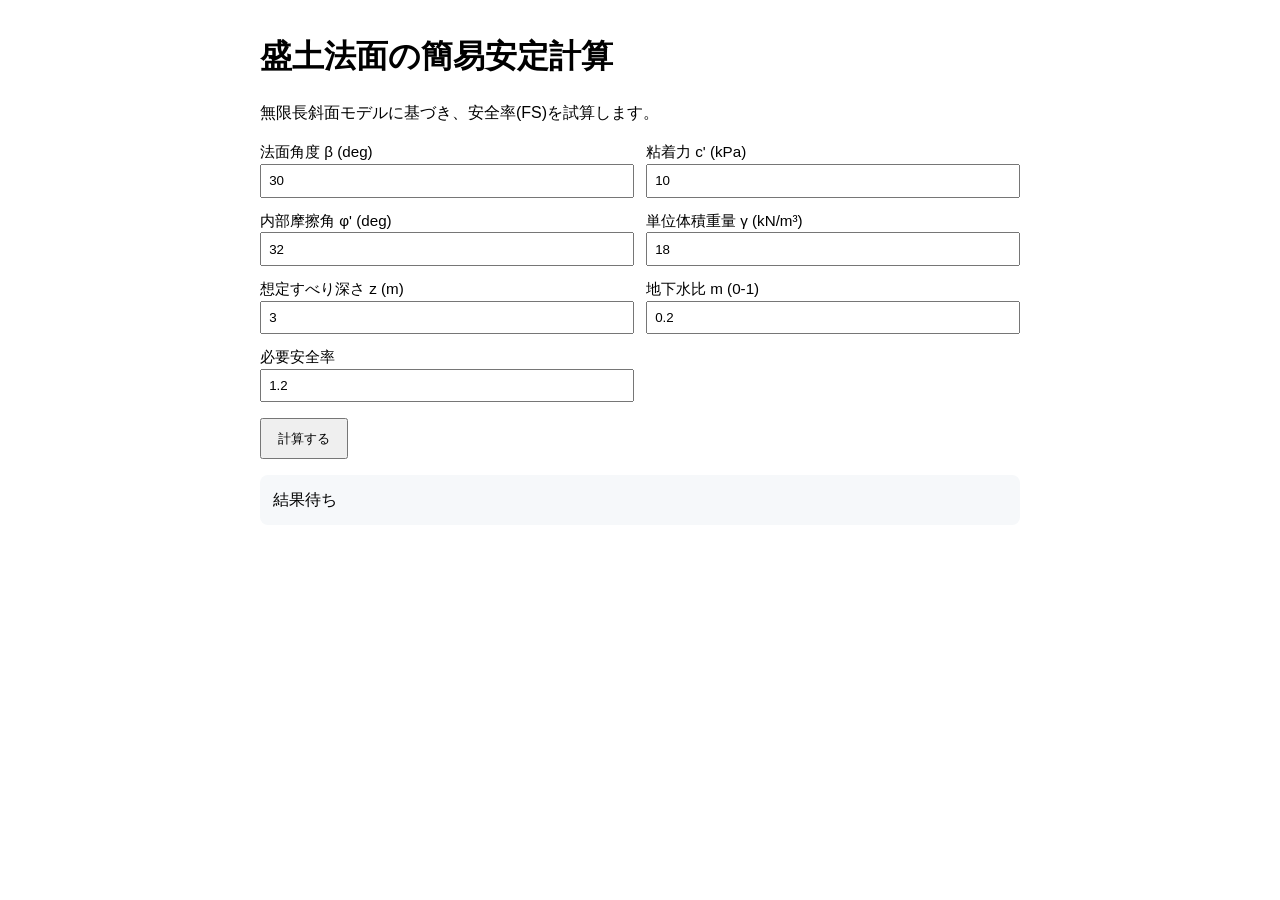
==== web/index.html @ 766dd037 "feat: add embankment slope stability web calculator with tests" ====
<!doctype html>
<html lang="ja">
  <head>
    <meta charset="UTF-8" />
    <meta name="viewport" content="width=device-width, initial-scale=1.0" />
    <title>盛土法面 安定計算</title>
    <style>
      body { font-family: sans-serif; max-width: 760px; margin: 2rem auto; line-height: 1.5; }
      .grid { display: grid; grid-template-columns: 1fr 1fr; gap: 12px; }
      label { display: block; font-size: 0.95rem; }
      input { width: 100%; padding: 0.45rem; box-sizing: border-box; }
      button { margin-top: 1rem; padding: 0.6rem 1rem; }
      #result { margin-top: 1rem; padding: 0.8rem; background: #f6f8fa; border-radius: 8px; }
    </style>
  </head>
  <body>
    <h1>盛土法面の簡易安定計算</h1>
    <p>無限長斜面モデルに基づき、安全率(FS)を試算します。</p>

    <form id="calc-form" class="grid">
      <label>法面角度 β (deg)<input name="slope_angle_deg" type="number" step="0.1" value="30" required /></label>
      <label>粘着力 c' (kPa)<input name="cohesion_kpa" type="number" step="0.1" value="10" required /></label>
      <label>内部摩擦角 φ' (deg)<input name="friction_angle_deg" type="number" step="0.1" value="32" required /></label>
      <label>単位体積重量 γ (kN/m³)<input name="unit_weight_kn_m3" type="number" step="0.1" value="18" required /></label>
      <label>想定すべり深さ z (m)<input name="failure_depth_m" type="number" step="0.1" value="3" required /></label>
      <label>地下水比 m (0-1)<input name="groundwater_ratio" type="number" step="0.01" min="0" max="1" value="0.2" required /></label>
      <label>必要安全率<input name="required_fs" type="number" step="0.01" value="1.2" required /></label>
    </form>

    <button id="calc">計算する</button>
    <div id="result">結果待ち</div>

    <script src="./stability.js"></script>
  </body>
</html>
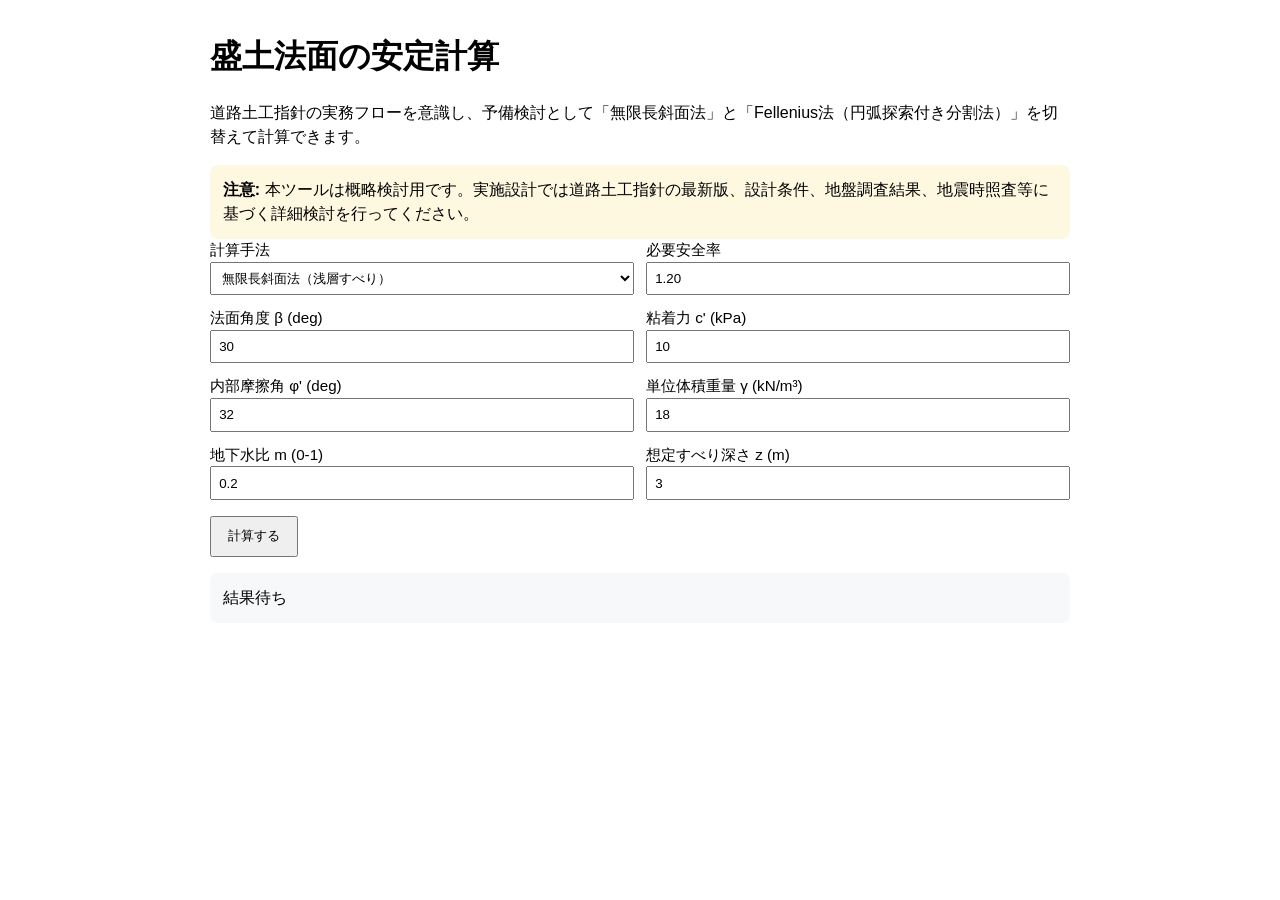
==== commit d33b51ba: "Refine Fellenius calculation with slip-circle search" ====
--- a/web/index.html
+++ b/web/index.html
@@ -5,26 +5,48 @@
     <meta name="viewport" content="width=device-width, initial-scale=1.0" />
     <title>盛土法面 安定計算</title>
     <style>
-      body { font-family: sans-serif; max-width: 760px; margin: 2rem auto; line-height: 1.5; }
+      body { font-family: sans-serif; max-width: 860px; margin: 2rem auto; line-height: 1.5; }
       .grid { display: grid; grid-template-columns: 1fr 1fr; gap: 12px; }
       label { display: block; font-size: 0.95rem; }
-      input { width: 100%; padding: 0.45rem; box-sizing: border-box; }
+      input, select { width: 100%; padding: 0.45rem; box-sizing: border-box; }
       button { margin-top: 1rem; padding: 0.6rem 1rem; }
-      #result { margin-top: 1rem; padding: 0.8rem; background: #f6f8fa; border-radius: 8px; }
+      #result, .note { margin-top: 1rem; padding: 0.8rem; background: #f6f8fa; border-radius: 8px; }
+      .note { background: #fff8e1; }
     </style>
   </head>
   <body>
-    <h1>盛土法面の簡易安定計算</h1>
-    <p>無限長斜面モデルに基づき、安全率(FS)を試算します。</p>
+    <h1>盛土法面の安定計算</h1>
+    <p>道路土工指針の実務フローを意識し、予備検討として「無限長斜面法」と「Fellenius法（円弧探索付き分割法）」を切替えて計算できます。</p>
+
+    <div class="note">
+      <strong>注意:</strong> 本ツールは概略検討用です。実施設計では道路土工指針の最新版、設計条件、地盤調査結果、地震時照査等に基づく詳細検討を行ってください。
+    </div>
 
     <form id="calc-form" class="grid">
+      <label>
+        計算手法
+        <select id="method">
+          <option value="infinite_slope">無限長斜面法（浅層すべり）</option>
+          <option value="fellenius">Fellenius法（円弧すべり・分割法）</option>
+        </select>
+      </label>
+      <label>必要安全率<input name="required_fs" type="number" step="0.01" value="1.20" required /></label>
+
       <label>法面角度 β (deg)<input name="slope_angle_deg" type="number" step="0.1" value="30" required /></label>
       <label>粘着力 c' (kPa)<input name="cohesion_kpa" type="number" step="0.1" value="10" required /></label>
       <label>内部摩擦角 φ' (deg)<input name="friction_angle_deg" type="number" step="0.1" value="32" required /></label>
       <label>単位体積重量 γ (kN/m³)<input name="unit_weight_kn_m3" type="number" step="0.1" value="18" required /></label>
-      <label>想定すべり深さ z (m)<input name="failure_depth_m" type="number" step="0.1" value="3" required /></label>
       <label>地下水比 m (0-1)<input name="groundwater_ratio" type="number" step="0.01" min="0" max="1" value="0.2" required /></label>
-      <label>必要安全率<input name="required_fs" type="number" step="0.01" value="1.2" required /></label>
+
+      <div id="infinite-fields" style="display: contents;">
+        <label>想定すべり深さ z (m)<input name="failure_depth_m" type="number" step="0.1" value="3" required /></label>
+      </div>
+
+      <div id="fellenius-fields" style="display: none;">
+        <label>法面高さ H (m)<input name="slope_height_m" type="number" step="0.1" value="12" required /></label>
+        <label>分割数 n (>=8)<input name="slices" type="number" step="1" min="8" value="16" required /></label>
+        <label>円弧探索数 (>=10)<input name="search_steps" type="number" step="1" min="10" value="36" required /></label>
+      </div>
     </form>
 
     <button id="calc">計算する</button>
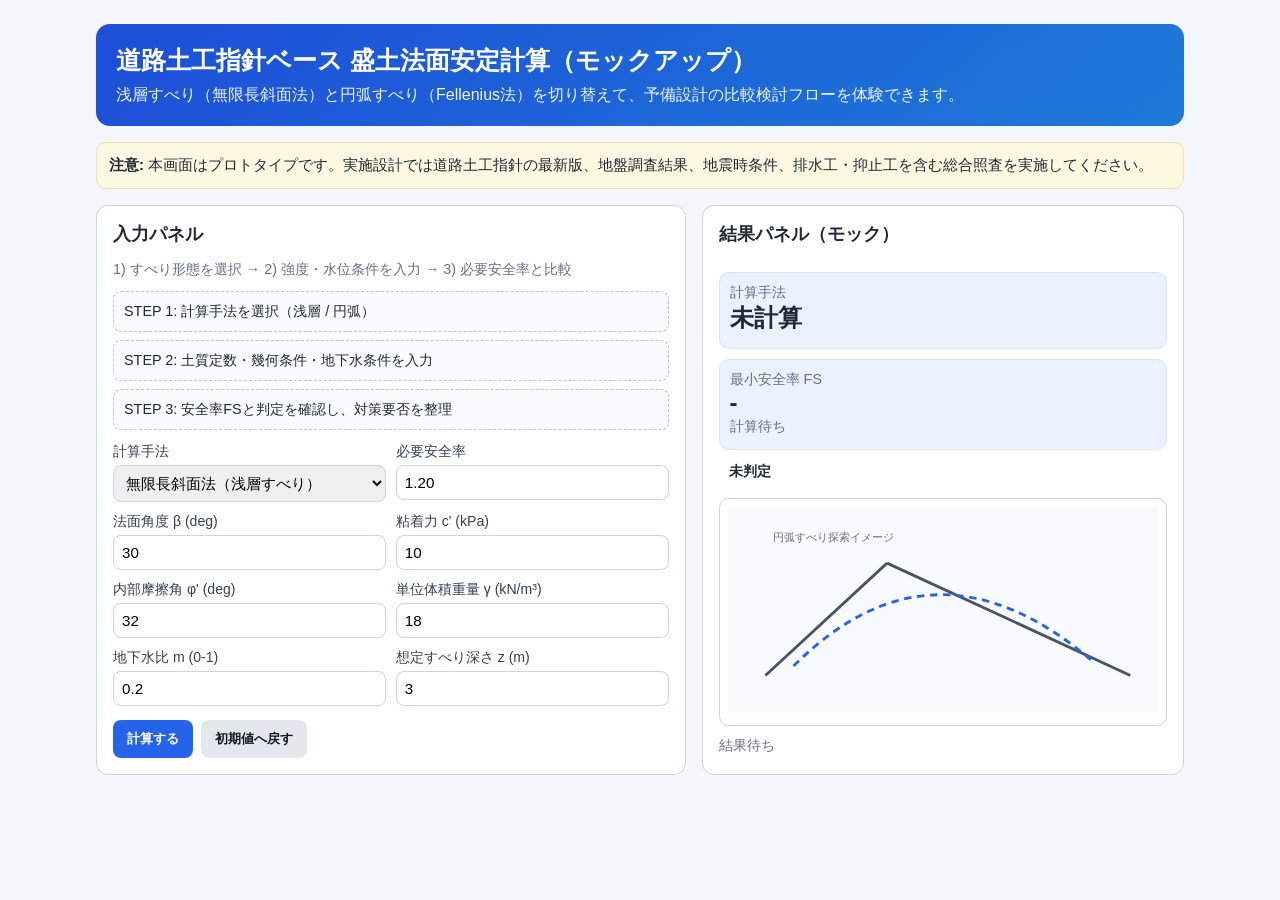
==== commit 541b2b58: "Add mockup-style UI for embankment slope stability app" ====
--- a/web/index.html
+++ b/web/index.html
@@ -3,54 +3,271 @@
   <head>
     <meta charset="UTF-8" />
     <meta name="viewport" content="width=device-width, initial-scale=1.0" />
-    <title>盛土法面 安定計算</title>
+    <title>道路土工指針ベース 盛土法面安定計算モックアップ</title>
     <style>
-      body { font-family: sans-serif; max-width: 860px; margin: 2rem auto; line-height: 1.5; }
-      .grid { display: grid; grid-template-columns: 1fr 1fr; gap: 12px; }
-      label { display: block; font-size: 0.95rem; }
-      input, select { width: 100%; padding: 0.45rem; box-sizing: border-box; }
-      button { margin-top: 1rem; padding: 0.6rem 1rem; }
-      #result, .note { margin-top: 1rem; padding: 0.8rem; background: #f6f8fa; border-radius: 8px; }
-      .note { background: #fff8e1; }
+      :root {
+        --bg: #f3f6fb;
+        --card: #ffffff;
+        --text: #1f2937;
+        --muted: #667085;
+        --line: #d0d5dd;
+        --accent: #2563eb;
+        --accent-soft: #eaf1ff;
+        --ok: #027a48;
+        --ng: #b42318;
+      }
+
+      * { box-sizing: border-box; }
+
+      body {
+        margin: 0;
+        font-family: "Segoe UI", "Hiragino Kaku Gothic ProN", "Yu Gothic", sans-serif;
+        color: var(--text);
+        background: var(--bg);
+      }
+
+      .container {
+        max-width: 1120px;
+        margin: 0 auto;
+        padding: 24px 16px 40px;
+      }
+
+      .hero {
+        background: linear-gradient(140deg, #1d4ed8, #1d7ad8);
+        color: #fff;
+        border-radius: 14px;
+        padding: 20px;
+        margin-bottom: 16px;
+      }
+
+      .hero h1 {
+        margin: 0 0 8px;
+        font-size: 1.55rem;
+      }
+
+      .hero p {
+        margin: 0;
+        opacity: 0.95;
+      }
+
+      .note {
+        background: #fff8e1;
+        border: 1px solid #f6ddb3;
+        border-radius: 10px;
+        padding: 12px;
+        margin: 0 0 16px;
+        font-size: 0.95rem;
+      }
+
+      .layout {
+        display: grid;
+        grid-template-columns: 1.1fr 0.9fr;
+        gap: 16px;
+      }
+
+      .card {
+        background: var(--card);
+        border: 1px solid var(--line);
+        border-radius: 12px;
+        padding: 16px;
+      }
+
+      .card h2 {
+        margin: 0 0 12px;
+        font-size: 1.1rem;
+      }
+
+      .subtitle {
+        font-size: 0.9rem;
+        color: var(--muted);
+        margin-bottom: 12px;
+      }
+
+      .grid {
+        display: grid;
+        grid-template-columns: 1fr 1fr;
+        gap: 10px;
+      }
+
+      label {
+        display: block;
+        font-size: 0.88rem;
+        color: #344054;
+      }
+
+      input, select {
+        width: 100%;
+        margin-top: 4px;
+        padding: 8px;
+        border: 1px solid #cdd5df;
+        border-radius: 8px;
+        font-size: 0.95rem;
+      }
+
+      .workflow {
+        display: grid;
+        gap: 8px;
+        margin-bottom: 12px;
+      }
+
+      .step {
+        border: 1px dashed #b9c4d6;
+        border-radius: 8px;
+        background: #f9fbff;
+        padding: 10px;
+        font-size: 0.9rem;
+      }
+
+      .actions {
+        display: flex;
+        gap: 8px;
+        margin-top: 14px;
+      }
+
+      button {
+        border: 0;
+        border-radius: 8px;
+        padding: 10px 14px;
+        cursor: pointer;
+        font-weight: 600;
+      }
+
+      #calc { background: var(--accent); color: #fff; }
+      #reset { background: #e4e7ec; color: #111827; }
+
+      .result-board {
+        display: grid;
+        gap: 10px;
+      }
+
+      .kpi {
+        background: var(--accent-soft);
+        border: 1px solid #d6e4ff;
+        border-radius: 10px;
+        padding: 10px;
+      }
+
+      .kpi strong {
+        font-size: 1.5rem;
+      }
+
+      .status-chip {
+        display: inline-block;
+        padding: 3px 10px;
+        border-radius: 999px;
+        font-size: 0.85rem;
+        font-weight: 700;
+      }
+
+      .status-ok { background: #e7f8ee; color: var(--ok); }
+      .status-ng { background: #fdecec; color: var(--ng); }
+
+      .mock-plot {
+        border: 1px solid #d0d5dd;
+        border-radius: 10px;
+        padding: 8px;
+      }
+
+      .mock-plot svg {
+        width: 100%;
+        height: auto;
+        display: block;
+      }
+
+      .muted { color: var(--muted); font-size: 0.9rem; }
+
+      @media (max-width: 900px) {
+        .layout { grid-template-columns: 1fr; }
+        .grid { grid-template-columns: 1fr; }
+      }
     </style>
   </head>
   <body>
-    <h1>盛土法面の安定計算</h1>
-    <p>道路土工指針の実務フローを意識し、予備検討として「無限長斜面法」と「Fellenius法（円弧探索付き分割法）」を切替えて計算できます。</p>
-
-    <div class="note">
-      <strong>注意:</strong> 本ツールは概略検討用です。実施設計では道路土工指針の最新版、設計条件、地盤調査結果、地震時照査等に基づく詳細検討を行ってください。
+    <div class="container">
+      <header class="hero">
+        <h1>道路土工指針ベース 盛土法面安定計算（モックアップ）</h1>
+        <p>浅層すべり（無限長斜面法）と円弧すべり（Fellenius法）を切り替えて、予備設計の比較検討フローを体験できます。</p>
+      </header>
+
+      <p class="note">
+        <strong>注意:</strong> 本画面はプロトタイプです。実施設計では道路土工指針の最新版、地盤調査結果、地震時条件、排水工・抑止工を含む総合照査を実施してください。
+      </p>
+
+      <main class="layout">
+        <section class="card">
+          <h2>入力パネル</h2>
+          <p class="subtitle">1) すべり形態を選択 → 2) 強度・水位条件を入力 → 3) 必要安全率と比較</p>
+
+          <div class="workflow">
+            <div class="step">STEP 1: 計算手法を選択（浅層 / 円弧）</div>
+            <div class="step">STEP 2: 土質定数・幾何条件・地下水条件を入力</div>
+            <div class="step">STEP 3: 安全率FSと判定を確認し、対策要否を整理</div>
+          </div>
+
+          <form id="calc-form" class="grid">
+            <label>
+              計算手法
+              <select id="method" name="method">
+                <option value="infinite_slope">無限長斜面法（浅層すべり）</option>
+                <option value="fellenius">Fellenius法（円弧すべり・分割法）</option>
+              </select>
+            </label>
+            <label>必要安全率<input name="required_fs" type="number" step="0.01" value="1.20" required /></label>
+
+            <label>法面角度 β (deg)<input name="slope_angle_deg" type="number" step="0.1" value="30" required /></label>
+            <label>粘着力 c' (kPa)<input name="cohesion_kpa" type="number" step="0.1" value="10" required /></label>
+            <label>内部摩擦角 φ' (deg)<input name="friction_angle_deg" type="number" step="0.1" value="32" required /></label>
+            <label>単位体積重量 γ (kN/m³)<input name="unit_weight_kn_m3" type="number" step="0.1" value="18" required /></label>
+            <label>地下水比 m (0-1)<input name="groundwater_ratio" type="number" step="0.01" min="0" max="1" value="0.2" required /></label>
+
+            <div id="infinite-fields" style="display: contents;">
+              <label>想定すべり深さ z (m)<input name="failure_depth_m" type="number" step="0.1" value="3" required /></label>
+            </div>
+
+            <div id="fellenius-fields" style="display: none;">
+              <label>法面高さ H (m)<input name="slope_height_m" type="number" step="0.1" value="12" required /></label>
+              <label>分割数 n (>=8)<input name="slices" type="number" step="1" min="8" value="16" required /></label>
+              <label>円弧探索数 (>=10)<input name="search_steps" type="number" step="1" min="10" value="36" required /></label>
+            </div>
+          </form>
+
+          <div class="actions">
+            <button id="calc" type="button">計算する</button>
+            <button id="reset" type="button">初期値へ戻す</button>
+          </div>
+        </section>
+
+        <section class="card result-board">
+          <h2>結果パネル（モック）</h2>
+          <div class="kpi">
+            <div class="muted">計算手法</div>
+            <div id="method-label"><strong>未計算</strong></div>
+          </div>
+
+          <div class="kpi">
+            <div class="muted">最小安全率 FS</div>
+            <div><strong id="fs-value">-</strong></div>
+            <div id="judge-text" class="muted">計算待ち</div>
+          </div>
+
+          <div>
+            <span id="status-chip" class="status-chip">未判定</span>
+          </div>
+
+          <div class="mock-plot" aria-label="法面・すべり円のイメージ表示">
+            <svg viewBox="0 0 460 220" role="img">
+              <rect x="0" y="0" width="460" height="220" fill="#f9fafb" />
+              <line x1="40" y1="180" x2="170" y2="60" stroke="#475467" stroke-width="3" />
+              <line x1="170" y1="60" x2="430" y2="180" stroke="#475467" stroke-width="3" />
+              <path d="M 70 170 Q 220 20 390 165" fill="none" stroke="#2563eb" stroke-width="3" stroke-dasharray="8 6" />
+              <text x="48" y="36" fill="#667085" font-size="12">円弧すべり探索イメージ</text>
+            </svg>
+          </div>
+
+          <div id="result" class="muted">結果待ち</div>
+        </section>
+      </main>
     </div>
-
-    <form id="calc-form" class="grid">
-      <label>
-        計算手法
-        <select id="method">
-          <option value="infinite_slope">無限長斜面法（浅層すべり）</option>
-          <option value="fellenius">Fellenius法（円弧すべり・分割法）</option>
-        </select>
-      </label>
-      <label>必要安全率<input name="required_fs" type="number" step="0.01" value="1.20" required /></label>
-
-      <label>法面角度 β (deg)<input name="slope_angle_deg" type="number" step="0.1" value="30" required /></label>
-      <label>粘着力 c' (kPa)<input name="cohesion_kpa" type="number" step="0.1" value="10" required /></label>
-      <label>内部摩擦角 φ' (deg)<input name="friction_angle_deg" type="number" step="0.1" value="32" required /></label>
-      <label>単位体積重量 γ (kN/m³)<input name="unit_weight_kn_m3" type="number" step="0.1" value="18" required /></label>
-      <label>地下水比 m (0-1)<input name="groundwater_ratio" type="number" step="0.01" min="0" max="1" value="0.2" required /></label>
-
-      <div id="infinite-fields" style="display: contents;">
-        <label>想定すべり深さ z (m)<input name="failure_depth_m" type="number" step="0.1" value="3" required /></label>
-      </div>
-
-      <div id="fellenius-fields" style="display: none;">
-        <label>法面高さ H (m)<input name="slope_height_m" type="number" step="0.1" value="12" required /></label>
-        <label>分割数 n (>=8)<input name="slices" type="number" step="1" min="8" value="16" required /></label>
-        <label>円弧探索数 (>=10)<input name="search_steps" type="number" step="1" min="10" value="36" required /></label>
-      </div>
-    </form>
-
-    <button id="calc">計算する</button>
-    <div id="result">結果待ち</div>
 
     <script src="./stability.js"></script>
   </body>
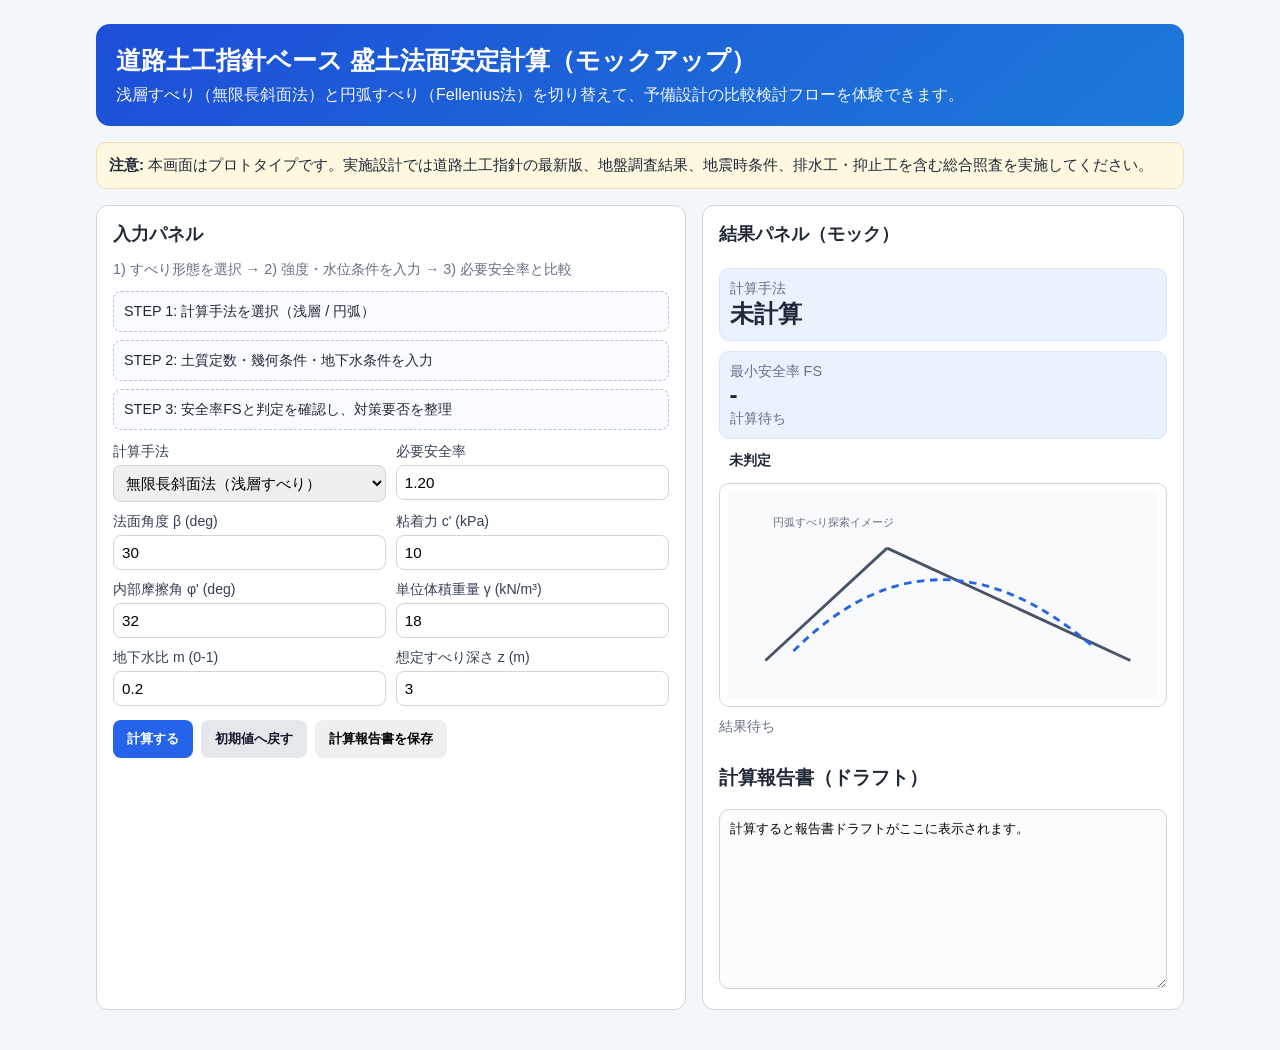
==== commit 85c228f2: "Add draft calculation report export to web app" ====
--- a/web/index.html
+++ b/web/index.html
@@ -176,6 +176,17 @@
 
       .muted { color: var(--muted); font-size: 0.9rem; }
 
+      .report-box {
+        width: 100%;
+        min-height: 180px;
+        border: 1px solid #cdd5df;
+        border-radius: 10px;
+        padding: 10px;
+        font-family: ui-monospace, SFMono-Regular, Menlo, Monaco, Consolas, "Liberation Mono", "Courier New", monospace;
+        font-size: 0.82rem;
+        background: #fcfcfd;
+      }
+
       @media (max-width: 900px) {
         .layout { grid-template-columns: 1fr; }
         .grid { grid-template-columns: 1fr; }
@@ -234,6 +245,7 @@
           <div class="actions">
             <button id="calc" type="button">計算する</button>
             <button id="reset" type="button">初期値へ戻す</button>
+            <button id="download-report" type="button">計算報告書を保存</button>
           </div>
         </section>
 
@@ -265,6 +277,11 @@
           </div>
 
           <div id="result" class="muted">結果待ち</div>
+
+          <div>
+            <h3>計算報告書（ドラフト）</h3>
+            <textarea id="report-text" class="report-box" readonly>計算すると報告書ドラフトがここに表示されます。</textarea>
+          </div>
         </section>
       </main>
     </div>
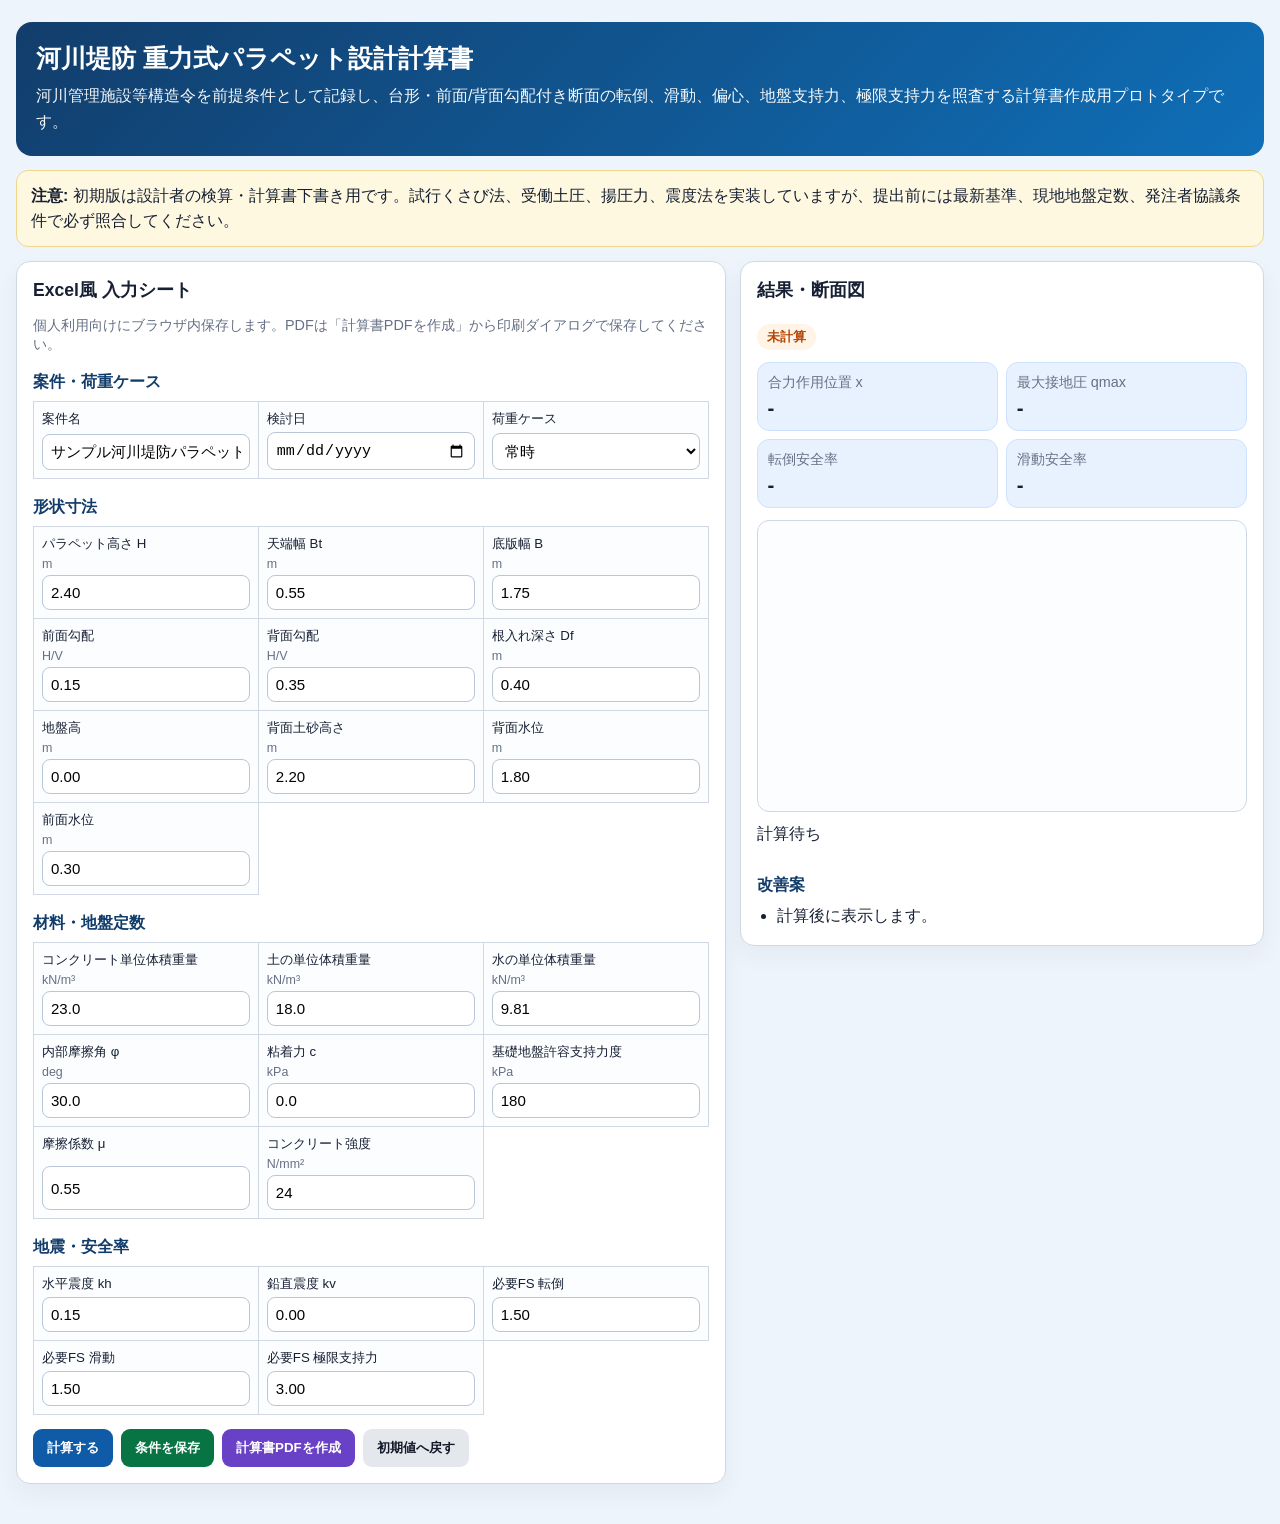
==== commit 4008e274: "Add standalone parapet app file" ====
--- a/web/index.html
+++ b/web/index.html
@@ -3,289 +3,161 @@
   <head>
     <meta charset="UTF-8" />
     <meta name="viewport" content="width=device-width, initial-scale=1.0" />
-    <title>道路土工指針ベース 盛土法面安定計算モックアップ</title>
+    <title>河川堤防 重力式パラペット設計計算書</title>
     <style>
       :root {
-        --bg: #f3f6fb;
+        --bg: #eef4fb;
         --card: #ffffff;
-        --text: #1f2937;
+        --text: #172033;
         --muted: #667085;
-        --line: #d0d5dd;
-        --accent: #2563eb;
-        --accent-soft: #eaf1ff;
+        --line: #cfd8e3;
+        --accent: #0f5ba7;
+        --accent-soft: #e8f2ff;
         --ok: #027a48;
         --ng: #b42318;
+        --warn: #b54708;
       }
-
       * { box-sizing: border-box; }
-
-      body {
-        margin: 0;
-        font-family: "Segoe UI", "Hiragino Kaku Gothic ProN", "Yu Gothic", sans-serif;
-        color: var(--text);
-        background: var(--bg);
-      }
-
-      .container {
-        max-width: 1120px;
-        margin: 0 auto;
-        padding: 24px 16px 40px;
-      }
-
-      .hero {
-        background: linear-gradient(140deg, #1d4ed8, #1d7ad8);
-        color: #fff;
-        border-radius: 14px;
-        padding: 20px;
-        margin-bottom: 16px;
-      }
-
-      .hero h1 {
-        margin: 0 0 8px;
-        font-size: 1.55rem;
-      }
-
-      .hero p {
-        margin: 0;
-        opacity: 0.95;
-      }
-
-      .note {
-        background: #fff8e1;
-        border: 1px solid #f6ddb3;
-        border-radius: 10px;
-        padding: 12px;
-        margin: 0 0 16px;
-        font-size: 0.95rem;
-      }
-
-      .layout {
-        display: grid;
-        grid-template-columns: 1.1fr 0.9fr;
-        gap: 16px;
-      }
-
-      .card {
-        background: var(--card);
-        border: 1px solid var(--line);
-        border-radius: 12px;
-        padding: 16px;
-      }
-
-      .card h2 {
-        margin: 0 0 12px;
-        font-size: 1.1rem;
-      }
-
-      .subtitle {
-        font-size: 0.9rem;
-        color: var(--muted);
-        margin-bottom: 12px;
-      }
-
-      .grid {
-        display: grid;
-        grid-template-columns: 1fr 1fr;
-        gap: 10px;
-      }
-
-      label {
-        display: block;
-        font-size: 0.88rem;
-        color: #344054;
-      }
-
-      input, select {
-        width: 100%;
-        margin-top: 4px;
-        padding: 8px;
-        border: 1px solid #cdd5df;
-        border-radius: 8px;
-        font-size: 0.95rem;
-      }
-
-      .workflow {
-        display: grid;
-        gap: 8px;
-        margin-bottom: 12px;
-      }
-
-      .step {
-        border: 1px dashed #b9c4d6;
-        border-radius: 8px;
-        background: #f9fbff;
-        padding: 10px;
-        font-size: 0.9rem;
-      }
-
-      .actions {
-        display: flex;
-        gap: 8px;
-        margin-top: 14px;
-      }
-
-      button {
-        border: 0;
-        border-radius: 8px;
-        padding: 10px 14px;
-        cursor: pointer;
-        font-weight: 600;
-      }
-
+      body { margin: 0; font-family: "Segoe UI", "Hiragino Kaku Gothic ProN", "Yu Gothic", sans-serif; color: var(--text); background: var(--bg); }
+      .container { max-width: 1280px; margin: 0 auto; padding: 22px 16px 40px; }
+      .hero { background: linear-gradient(135deg, #123d6b, #0f6fb8); color: #fff; border-radius: 16px; padding: 20px; margin-bottom: 14px; }
+      .hero h1 { margin: 0 0 8px; font-size: 1.55rem; }
+      .hero p { margin: 0; line-height: 1.65; opacity: 0.96; }
+      .note { background: #fff8e1; border: 1px solid #f0d58a; border-radius: 12px; padding: 12px 14px; margin: 0 0 14px; line-height: 1.6; }
+      .layout { display: grid; grid-template-columns: 1.15fr 0.85fr; gap: 14px; align-items: start; }
+      .card { background: var(--card); border: 1px solid var(--line); border-radius: 14px; padding: 16px; box-shadow: 0 10px 24px rgba(15, 42, 77, 0.05); }
+      h2 { margin: 0 0 10px; font-size: 1.1rem; }
+      h3 { margin: 18px 0 8px; font-size: 1rem; color: #123d6b; }
+      .subtitle, .muted { color: var(--muted); font-size: 0.9rem; }
+      .sheet { display: grid; grid-template-columns: repeat(3, minmax(0, 1fr)); border-top: 1px solid var(--line); border-left: 1px solid var(--line); }
+      label.cell { display: grid; grid-template-columns: 1fr; gap: 4px; min-height: 74px; padding: 8px; border-right: 1px solid var(--line); border-bottom: 1px solid var(--line); background: #fbfdff; font-size: 0.83rem; }
+      input, select { width: 100%; border: 1px solid #b9c6d6; border-radius: 8px; padding: 8px; font-size: 0.94rem; background: #fff; }
+      .unit { color: var(--muted); font-size: 0.78rem; }
+      .actions { display: flex; flex-wrap: wrap; gap: 8px; margin-top: 14px; }
+      button { border: 0; border-radius: 9px; padding: 10px 14px; cursor: pointer; font-weight: 700; }
       #calc { background: var(--accent); color: #fff; }
+      #save { background: #087443; color: #fff; }
+      #print { background: #6941c6; color: #fff; }
       #reset { background: #e4e7ec; color: #111827; }
-
-      .result-board {
-        display: grid;
-        gap: 10px;
-      }
-
-      .kpi {
-        background: var(--accent-soft);
-        border: 1px solid #d6e4ff;
-        border-radius: 10px;
-        padding: 10px;
-      }
-
-      .kpi strong {
-        font-size: 1.5rem;
-      }
-
-      .status-chip {
-        display: inline-block;
-        padding: 3px 10px;
-        border-radius: 999px;
-        font-size: 0.85rem;
-        font-weight: 700;
-      }
-
+      .result-board { display: grid; gap: 12px; }
+      .kpis { display: grid; grid-template-columns: repeat(2, 1fr); gap: 8px; }
+      .kpi { background: var(--accent-soft); border: 1px solid #cde2ff; border-radius: 12px; padding: 10px; }
+      .kpi strong { display: block; margin-top: 4px; font-size: 1.28rem; }
+      .status-chip { display: inline-block; border-radius: 999px; padding: 4px 10px; font-size: 0.82rem; font-weight: 700; }
       .status-ok { background: #e7f8ee; color: var(--ok); }
       .status-ng { background: #fdecec; color: var(--ng); }
-
-      .mock-plot {
-        border: 1px solid #d0d5dd;
-        border-radius: 10px;
-        padding: 8px;
-      }
-
-      .mock-plot svg {
-        width: 100%;
-        height: auto;
-        display: block;
-      }
-
-      .muted { color: var(--muted); font-size: 0.9rem; }
-
-      .report-box {
-        width: 100%;
-        min-height: 180px;
-        border: 1px solid #cdd5df;
-        border-radius: 10px;
-        padding: 10px;
-        font-family: ui-monospace, SFMono-Regular, Menlo, Monaco, Consolas, "Liberation Mono", "Courier New", monospace;
-        font-size: 0.82rem;
-        background: #fcfcfd;
-      }
-
-      @media (max-width: 900px) {
-        .layout { grid-template-columns: 1fr; }
-        .grid { grid-template-columns: 1fr; }
+      .status-warn { background: #fff4e5; color: var(--warn); }
+      table { width: 100%; border-collapse: collapse; font-size: 0.9rem; }
+      th, td { border: 1px solid var(--line); padding: 7px; text-align: right; }
+      th:first-child, td:first-child { text-align: left; }
+      th { background: #f2f6fb; }
+      .plot { border: 1px solid var(--line); border-radius: 12px; padding: 10px; background: #fbfdff; }
+      .plot svg { width: 100%; height: auto; display: block; }
+      .report { display: none; margin-top: 14px; }
+      .report.visible { display: block; }
+      .report h2 { border-bottom: 3px solid var(--accent); padding-bottom: 8px; }
+      .report-section { margin-top: 18px; break-inside: avoid; }
+      .report-section h3 { border-left: 5px solid var(--accent); padding-left: 8px; }
+      .formula { margin: 6px 0; padding: 8px 10px; border-left: 3px solid #8bbcf0; background: #f7fbff; font-family: Consolas, "Yu Gothic", monospace; font-size: 0.86rem; line-height: 1.55; }
+      .signature-grid { display: grid; grid-template-columns: repeat(3, 1fr); gap: 10px; margin-top: 20px; }
+      .signature-box { min-height: 54px; border: 1px solid var(--line); padding: 6px; color: var(--muted); }
+      .improvements { margin: 8px 0 0; padding-left: 20px; line-height: 1.55; }
+      @media (max-width: 980px) { .layout { grid-template-columns: 1fr; } .sheet { grid-template-columns: repeat(2, minmax(0, 1fr)); } }
+      @media (max-width: 640px) { .sheet, .kpis { grid-template-columns: 1fr; } }
+      @media print {
+        body { background: #fff; }
+        .actions, .note { display: none; }
+        .layout { display: block; }
+        .card { box-shadow: none; break-inside: avoid; margin-bottom: 12px; }
+        .report { display: block; page-break-before: always; }
+        .report-section { break-inside: avoid; }
+        table { font-size: 0.82rem; }
       }
     </style>
   </head>
   <body>
     <div class="container">
       <header class="hero">
-        <h1>道路土工指針ベース 盛土法面安定計算（モックアップ）</h1>
-        <p>浅層すべり（無限長斜面法）と円弧すべり（Fellenius法）を切り替えて、予備設計の比較検討フローを体験できます。</p>
+        <h1>河川堤防 重力式パラペット設計計算書</h1>
+        <p>河川管理施設等構造令を前提条件として記録し、台形・前面/背面勾配付き断面の転倒、滑動、偏心、地盤支持力、極限支持力を照査する計算書作成用プロトタイプです。</p>
       </header>
-
-      <p class="note">
-        <strong>注意:</strong> 本画面はプロトタイプです。実施設計では道路土工指針の最新版、地盤調査結果、地震時条件、排水工・抑止工を含む総合照査を実施してください。
-      </p>
+      <p class="note"><strong>注意:</strong> 初期版は設計者の検算・計算書下書き用です。試行くさび法、受働土圧、揚圧力、震度法を実装していますが、提出前には最新基準、現地地盤定数、発注者協議条件で必ず照合してください。</p>
 
       <main class="layout">
         <section class="card">
-          <h2>入力パネル</h2>
-          <p class="subtitle">1) すべり形態を選択 → 2) 強度・水位条件を入力 → 3) 必要安全率と比較</p>
-
-          <div class="workflow">
-            <div class="step">STEP 1: 計算手法を選択（浅層 / 円弧）</div>
-            <div class="step">STEP 2: 土質定数・幾何条件・地下水条件を入力</div>
-            <div class="step">STEP 3: 安全率FSと判定を確認し、対策要否を整理</div>
-          </div>
-
-          <form id="calc-form" class="grid">
-            <label>
-              計算手法
-              <select id="method" name="method">
-                <option value="infinite_slope">無限長斜面法（浅層すべり）</option>
-                <option value="fellenius">Fellenius法（円弧すべり・分割法）</option>
-              </select>
-            </label>
-            <label>必要安全率<input name="required_fs" type="number" step="0.01" value="1.20" required /></label>
-
-            <label>法面角度 β (deg)<input name="slope_angle_deg" type="number" step="0.1" value="30" required /></label>
-            <label>粘着力 c' (kPa)<input name="cohesion_kpa" type="number" step="0.1" value="10" required /></label>
-            <label>内部摩擦角 φ' (deg)<input name="friction_angle_deg" type="number" step="0.1" value="32" required /></label>
-            <label>単位体積重量 γ (kN/m³)<input name="unit_weight_kn_m3" type="number" step="0.1" value="18" required /></label>
-            <label>地下水比 m (0-1)<input name="groundwater_ratio" type="number" step="0.01" min="0" max="1" value="0.2" required /></label>
-
-            <div id="infinite-fields" style="display: contents;">
-              <label>想定すべり深さ z (m)<input name="failure_depth_m" type="number" step="0.1" value="3" required /></label>
+          <h2>Excel風 入力シート</h2>
+          <p class="subtitle">個人利用向けにブラウザ内保存します。PDFは「計算書PDFを作成」から印刷ダイアログで保存してください。</p>
+          <form id="calc-form">
+            <h3>案件・荷重ケース</h3>
+            <div class="sheet">
+              <label class="cell">案件名<input name="project_name" type="text" value="サンプル河川堤防パラペット" /></label>
+              <label class="cell">検討日<input name="design_date" type="date" /></label>
+              <label class="cell">荷重ケース<select name="load_case"><option>常時</option><option>地震時</option><option>異常時</option></select></label>
             </div>
 
-            <div id="fellenius-fields" style="display: none;">
-              <label>法面高さ H (m)<input name="slope_height_m" type="number" step="0.1" value="12" required /></label>
-              <label>分割数 n (>=8)<input name="slices" type="number" step="1" min="8" value="16" required /></label>
-              <label>円弧探索数 (>=10)<input name="search_steps" type="number" step="1" min="10" value="36" required /></label>
+            <h3>形状寸法</h3>
+            <div class="sheet">
+              <label class="cell">パラペット高さ H <span class="unit">m</span><input name="parapet_height_m" type="number" step="0.01" value="2.40" required /></label>
+              <label class="cell">天端幅 Bt <span class="unit">m</span><input name="top_width_m" type="number" step="0.01" value="0.55" required /></label>
+              <label class="cell">底版幅 B <span class="unit">m</span><input name="base_width_m" type="number" step="0.01" value="1.75" required /></label>
+              <label class="cell">前面勾配 <span class="unit">H/V</span><input name="front_batter_hv" type="number" step="0.01" value="0.15" required /></label>
+              <label class="cell">背面勾配 <span class="unit">H/V</span><input name="back_batter_hv" type="number" step="0.01" value="0.35" required /></label>
+              <label class="cell">根入れ深さ Df <span class="unit">m</span><input name="embedment_depth_m" type="number" step="0.01" value="0.40" required /></label>
+              <label class="cell">地盤高 <span class="unit">m</span><input name="ground_level_m" type="number" step="0.01" value="0.00" /></label>
+              <label class="cell">背面土砂高さ <span class="unit">m</span><input name="backfill_height_m" type="number" step="0.01" value="2.20" required /></label>
+              <label class="cell">背面水位 <span class="unit">m</span><input name="water_level_back_m" type="number" step="0.01" value="1.80" required /></label>
+              <label class="cell">前面水位 <span class="unit">m</span><input name="water_level_front_m" type="number" step="0.01" value="0.30" required /></label>
+            </div>
+
+            <h3>材料・地盤定数</h3>
+            <div class="sheet">
+              <label class="cell">コンクリート単位体積重量 <span class="unit">kN/m³</span><input name="concrete_unit_weight_kn_m3" type="number" step="0.1" value="23.0" required /></label>
+              <label class="cell">土の単位体積重量 <span class="unit">kN/m³</span><input name="soil_unit_weight_kn_m3" type="number" step="0.1" value="18.0" required /></label>
+              <label class="cell">水の単位体積重量 <span class="unit">kN/m³</span><input name="water_unit_weight_kn_m3" type="number" step="0.01" value="9.81" required /></label>
+              <label class="cell">内部摩擦角 φ <span class="unit">deg</span><input name="friction_angle_deg" type="number" step="0.1" value="30.0" required /></label>
+              <label class="cell">粘着力 c <span class="unit">kPa</span><input name="cohesion_kpa" type="number" step="0.1" value="0.0" required /></label>
+              <label class="cell">基礎地盤許容支持力度 <span class="unit">kPa</span><input name="allowable_bearing_kpa" type="number" step="1" value="180" required /></label>
+              <label class="cell">摩擦係数 μ<input name="base_friction_coefficient" type="number" step="0.01" value="0.55" required /></label>
+              <label class="cell">コンクリート強度 <span class="unit">N/mm²</span><input name="concrete_strength_n_mm2" type="number" step="0.1" value="24" required /></label>
+            </div>
+
+            <h3>地震・安全率</h3>
+            <div class="sheet">
+              <label class="cell">水平震度 kh<input name="seismic_coefficient_h" type="number" step="0.01" value="0.15" required /></label>
+              <label class="cell">鉛直震度 kv<input name="seismic_coefficient_v" type="number" step="0.01" value="0.00" required /></label>
+              <label class="cell">必要FS 転倒<input name="required_fs_overturning" type="number" step="0.01" value="1.50" required /></label>
+              <label class="cell">必要FS 滑動<input name="required_fs_sliding" type="number" step="0.01" value="1.50" required /></label>
+              <label class="cell">必要FS 極限支持力<input name="required_fs_bearing" type="number" step="0.01" value="3.00" required /></label>
             </div>
           </form>
-
           <div class="actions">
             <button id="calc" type="button">計算する</button>
+            <button id="save" type="button">条件を保存</button>
+            <button id="print" type="button">計算書PDFを作成</button>
             <button id="reset" type="button">初期値へ戻す</button>
-            <button id="download-report" type="button">計算報告書を保存</button>
           </div>
         </section>
 
         <section class="card result-board">
-          <h2>結果パネル（モック）</h2>
-          <div class="kpi">
-            <div class="muted">計算手法</div>
-            <div id="method-label"><strong>未計算</strong></div>
+          <h2>結果・断面図</h2>
+          <div><span id="status-chip" class="status-chip status-warn">未計算</span></div>
+          <div class="kpis">
+            <div class="kpi"><span class="muted">合力作用位置 x</span><strong id="resultant-x">-</strong></div>
+            <div class="kpi"><span class="muted">最大接地圧 qmax</span><strong id="qmax">-</strong></div>
+            <div class="kpi"><span class="muted">転倒安全率</span><strong id="fs-overturning">-</strong></div>
+            <div class="kpi"><span class="muted">滑動安全率</span><strong id="fs-sliding">-</strong></div>
           </div>
-
-          <div class="kpi">
-            <div class="muted">最小安全率 FS</div>
-            <div><strong id="fs-value">-</strong></div>
-            <div id="judge-text" class="muted">計算待ち</div>
-          </div>
-
-          <div>
-            <span id="status-chip" class="status-chip">未判定</span>
-          </div>
-
-          <div class="mock-plot" aria-label="法面・すべり円のイメージ表示">
-            <svg viewBox="0 0 460 220" role="img">
-              <rect x="0" y="0" width="460" height="220" fill="#f9fafb" />
-              <line x1="40" y1="180" x2="170" y2="60" stroke="#475467" stroke-width="3" />
-              <line x1="170" y1="60" x2="430" y2="180" stroke="#475467" stroke-width="3" />
-              <path d="M 70 170 Q 220 20 390 165" fill="none" stroke="#2563eb" stroke-width="3" stroke-dasharray="8 6" />
-              <text x="48" y="36" fill="#667085" font-size="12">円弧すべり探索イメージ</text>
-            </svg>
-          </div>
-
-          <div id="result" class="muted">結果待ち</div>
-
-          <div>
-            <h3>計算報告書（ドラフト）</h3>
-            <textarea id="report-text" class="report-box" readonly>計算すると報告書ドラフトがここに表示されます。</textarea>
-          </div>
+          <div class="plot"><svg id="section-svg" viewBox="0 0 520 300" role="img" aria-label="重力式パラペット断面図"></svg></div>
+          <div id="result-tables">計算待ち</div>
+          <div><h3>改善案</h3><ul id="improvements" class="improvements"><li>計算後に表示します。</li></ul></div>
         </section>
       </main>
+
+      <section id="report" class="card report">
+        <h2>発注者提出用 計算書ドラフト</h2>
+        <div id="report-content">計算後に作成されます。</div>
+      </section>
     </div>
-
-    <script src="./stability.js"></script>
+    <script src="stability.js"></script>
   </body>
 </html>
